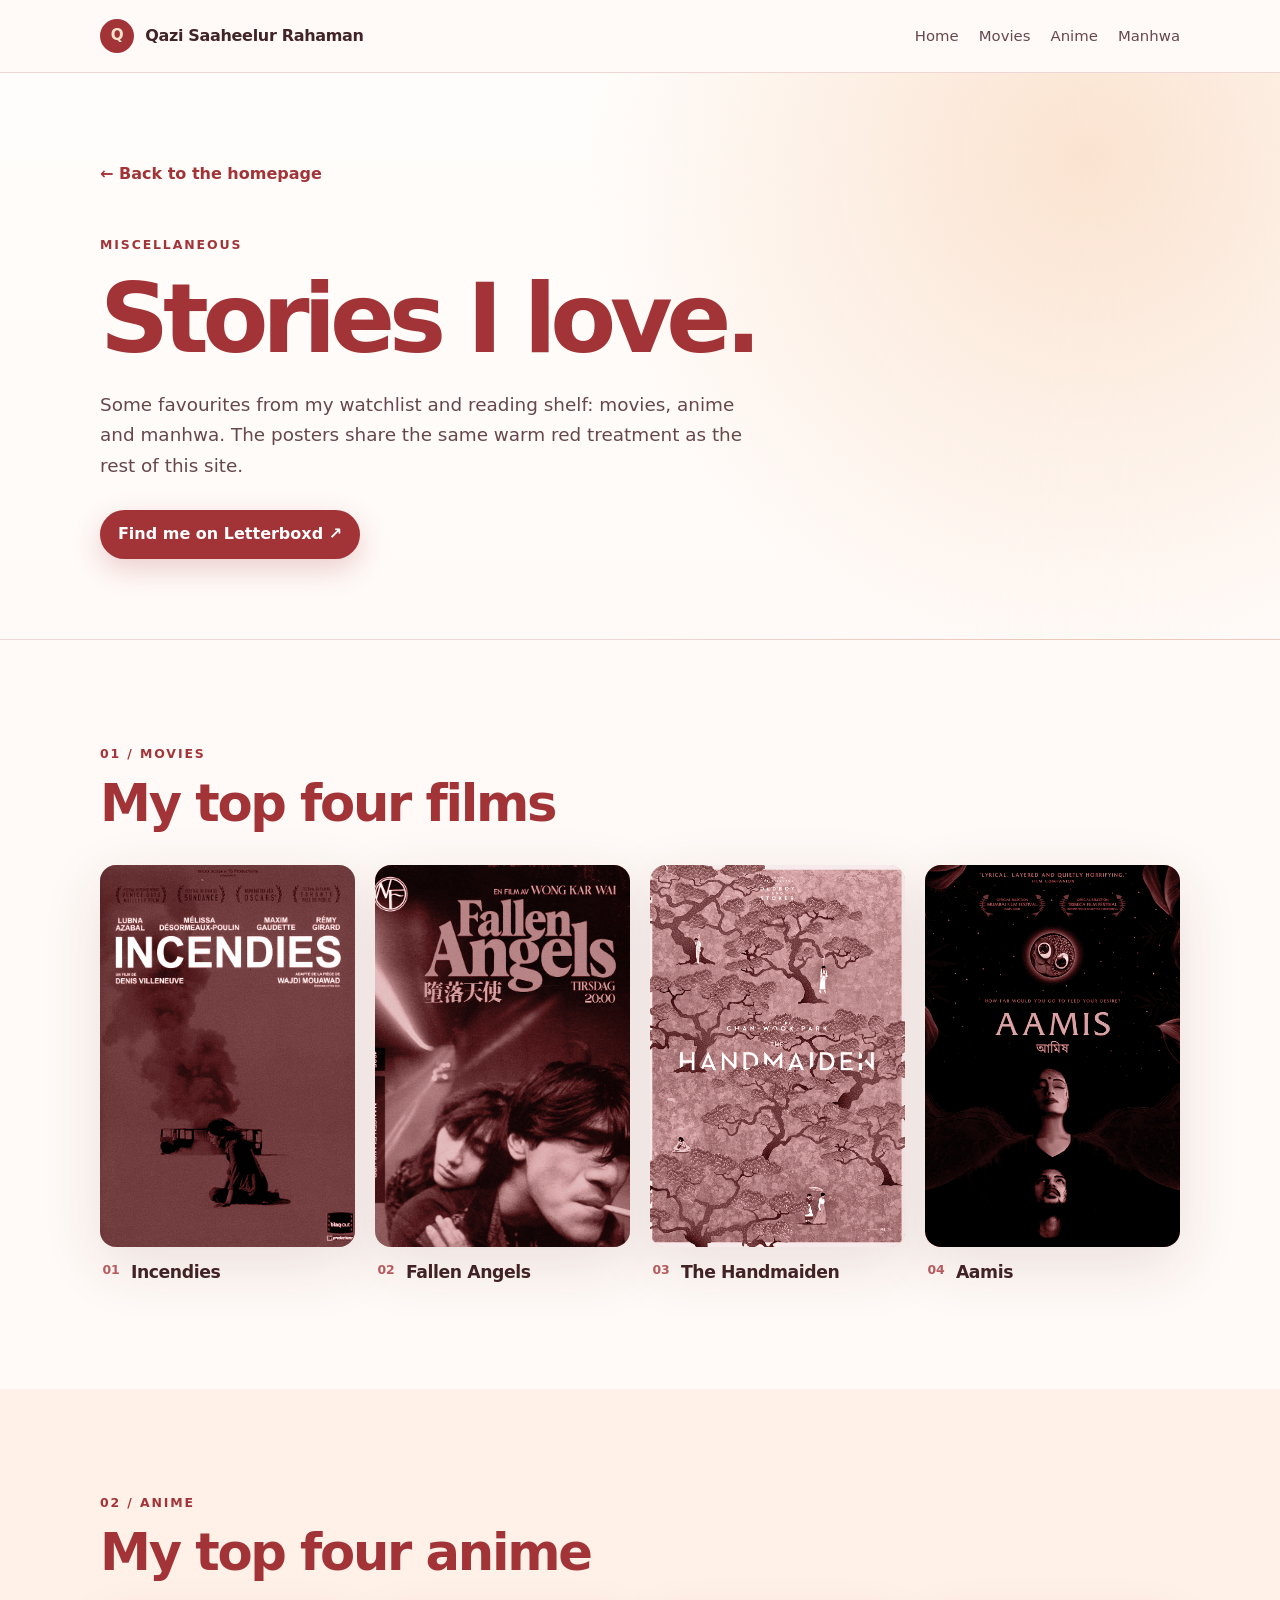
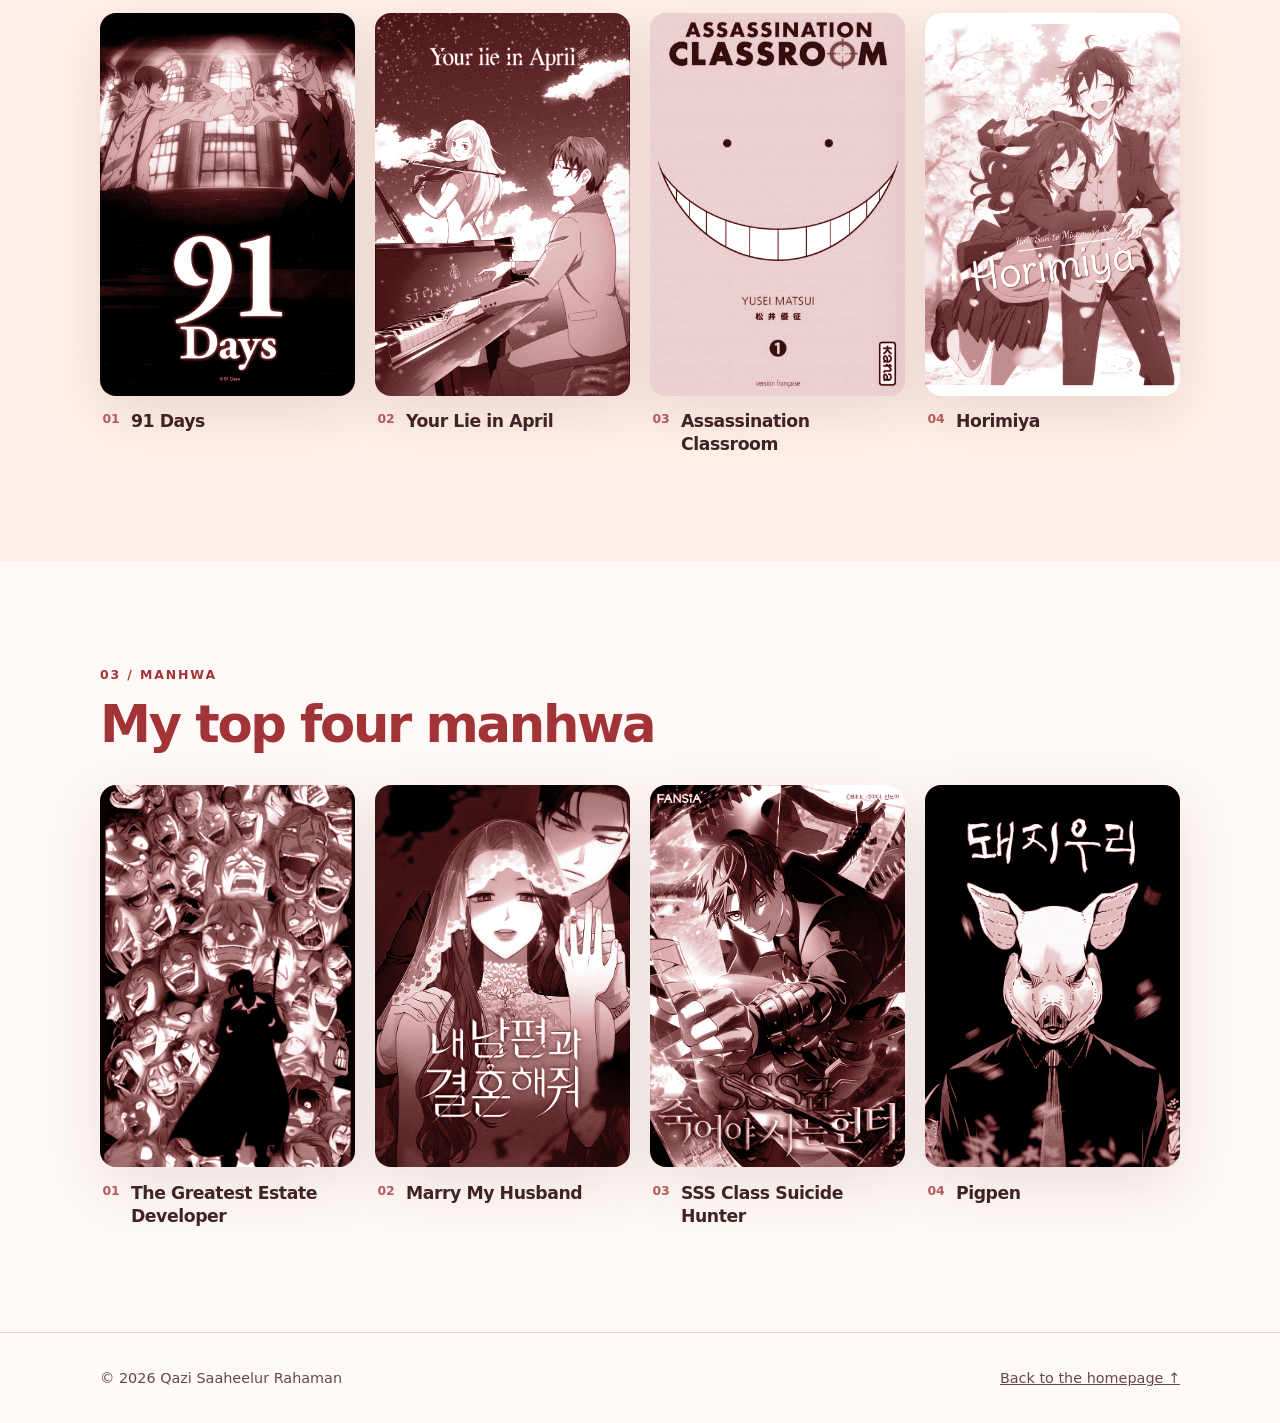
==== misc.html @ b4f673d4 "Add cat pattern game and miscellaneous page" ====
<!doctype html>
<html lang="en">
<head>
  <meta charset="utf-8" />
  <meta name="viewport" content="width=device-width, initial-scale=1" />
  <meta name="description" content="Qazi Saaheelur Rahaman's favourite films, anime and manhwa." />
  <meta name="theme-color" content="#A23438" />
  <title>Miscellaneous · Qazi Saaheelur Rahaman</title>
  <link rel="icon" href="assets/favicon.svg" type="image/svg+xml" />
  <link rel="stylesheet" href="style.css?v=3" />
</head>
<body>
  <a class="skip-link" href="#main">Skip to content</a>
  <header class="site-header">
    <div class="shell nav-wrap">
      <a class="brand" href="index.html" aria-label="Back to homepage">
        <span class="brand-mark">Q</span>
        <span>Qazi Saaheelur Rahaman</span>
      </a>
      <nav class="nav" aria-label="Miscellaneous navigation">
        <a href="index.html">Home</a>
        <a href="#movies">Movies</a>
        <a href="#anime">Anime</a>
        <a href="#manhwa">Manhwa</a>
      </nav>
    </div>
  </header>

  <main id="main" class="misc-page">
    <section class="misc-hero">
      <div class="shell">
        <a class="misc-back" href="index.html">← Back to the homepage</a>
        <p class="section-kicker">Miscellaneous</p>
        <h1>Stories I love.</h1>
        <p>Some favourites from my watchlist and reading shelf: movies, anime and manhwa. The posters share the same warm red treatment as the rest of this site.</p>
        <a class="button primary" href="https://boxd.it/3sHIJ" target="_blank" rel="noopener noreferrer">Find me on Letterboxd ↗</a>
      </div>
    </section>

    <section class="section misc-category" id="movies">
      <div class="shell">
        <p class="section-kicker">01 / Movies</p>
        <h2>My top four films</h2>
        <div class="poster-grid">
          <figure class="poster-card"><div class="poster-art"><img src="assets/movies/incendies.jpg" alt="Incendies poster" /></div><figcaption><span class="poster-rank">01</span><h3>Incendies</h3></figcaption></figure>
          <figure class="poster-card"><div class="poster-art"><img src="assets/movies/fallen_angels.jpg" alt="Fallen Angels poster" /></div><figcaption><span class="poster-rank">02</span><h3>Fallen Angels</h3></figcaption></figure>
          <figure class="poster-card"><div class="poster-art"><img src="assets/movies/the_handmaiden.jpg" alt="The Handmaiden poster" /></div><figcaption><span class="poster-rank">03</span><h3>The Handmaiden</h3></figcaption></figure>
          <figure class="poster-card"><div class="poster-art"><img src="assets/movies/aamis.jpg" alt="Aamis poster" /></div><figcaption><span class="poster-rank">04</span><h3>Aamis</h3></figcaption></figure>
        </div>
      </div>
    </section>

    <section class="section misc-category soft" id="anime">
      <div class="shell">
        <p class="section-kicker">02 / Anime</p>
        <h2>My top four anime</h2>
        <div class="poster-grid">
          <figure class="poster-card"><div class="poster-art"><img src="assets/anime/91%20days.jpg" alt="91 Days poster" loading="lazy" decoding="async" /></div><figcaption><span class="poster-rank">01</span><h3>91 Days</h3></figcaption></figure>
          <figure class="poster-card"><div class="poster-art"><img src="assets/anime/yourlieinapril.jpg" alt="Your Lie in April poster" loading="lazy" decoding="async" /></div><figcaption><span class="poster-rank">02</span><h3>Your Lie in April</h3></figcaption></figure>
          <figure class="poster-card"><div class="poster-art"><img src="assets/anime/assassinationclassroon.jpg" alt="Assassination Classroom poster" loading="lazy" decoding="async" /></div><figcaption><span class="poster-rank">03</span><h3>Assassination Classroom</h3></figcaption></figure>
          <figure class="poster-card"><div class="poster-art"><img src="assets/anime/horimiya.jpg" alt="Horimiya poster" loading="lazy" decoding="async" /></div><figcaption><span class="poster-rank">04</span><h3>Horimiya</h3></figcaption></figure>
        </div>
      </div>
    </section>

    <section class="section misc-category" id="manhwa">
      <div class="shell">
        <p class="section-kicker">03 / Manhwa</p>
        <h2>My top four manhwa</h2>
        <div class="poster-grid">
          <figure class="poster-card"><div class="poster-art"><img src="assets/manhwas/thegreatestestatedeveloper.png" alt="The Greatest Estate Developer cover" loading="lazy" decoding="async" /></div><figcaption><span class="poster-rank">01</span><h3>The Greatest Estate Developer</h3></figcaption></figure>
          <figure class="poster-card"><div class="poster-art"><img src="assets/manhwas/marrymyhusband.jpg" alt="Marry My Husband cover" loading="lazy" decoding="async" /></div><figcaption><span class="poster-rank">02</span><h3>Marry My Husband</h3></figcaption></figure>
          <figure class="poster-card"><div class="poster-art"><img src="assets/manhwas/sssclasssuicidehunter.jpg" alt="SSS Class Suicide Hunter cover" loading="lazy" decoding="async" /></div><figcaption><span class="poster-rank">03</span><h3>SSS Class Suicide Hunter</h3></figcaption></figure>
          <figure class="poster-card"><div class="poster-art"><img src="assets/manhwas/pigpen.jpg" alt="Pigpen cover" loading="lazy" decoding="async" /></div><figcaption><span class="poster-rank">04</span><h3>Pigpen</h3></figcaption></figure>
        </div>
      </div>
    </section>
  </main>

  <footer class="site-footer">
    <div class="shell footer-row">
      <span>© <span id="year"></span> Qazi Saaheelur Rahaman</span>
      <a href="index.html">Back to the homepage ↑</a>
    </div>
  </footer>
  <script>document.getElementById('year').textContent = new Date().getFullYear();</script>
</body>
</html>
---- style.css ----
:root {
  --ember: #A23438;
  --rose: #BB5E61;
  --blush: #D99C97;
  --peach: #F3C9AF;
  --cream: #FBE3D0;
  --ink: #412426;
  --paper: #fffaf7;
  --white: #ffffff;
  --muted: #67484a;
  --line: rgba(162, 52, 56, 0.18);
  --shadow: 0 18px 60px rgba(94, 31, 34, 0.12);
  --radius: 24px;
  --shell: 1080px;
}

* { box-sizing: border-box; }
html { scroll-behavior: smooth; }
body {
  margin: 0;
  font-family: Inter, ui-sans-serif, system-ui, -apple-system, BlinkMacSystemFont, "Segoe UI", sans-serif;
  color: var(--ink);
  background: var(--paper);
  line-height: 1.65;
  -webkit-font-smoothing: antialiased;
}
a { color: inherit; }
img { max-width: 100%; display: block; }

.skip-link {
  position: fixed;
  left: 1rem;
  top: -4rem;
  z-index: 999;
  background: var(--ember);
  color: white;
  padding: .7rem 1rem;
  border-radius: .5rem;
}
.skip-link:focus { top: 1rem; }

.shell {
  width: min(calc(100% - 2.5rem), var(--shell));
  margin-inline: auto;
}

.site-header {
  position: sticky;
  top: 0;
  z-index: 50;
  backdrop-filter: blur(14px);
  background: color-mix(in srgb, var(--paper) 88%, transparent);
  border-bottom: 1px solid var(--line);
}
.nav-wrap {
  min-height: 72px;
  display: flex;
  align-items: center;
  justify-content: space-between;
  gap: 2rem;
}
.brand {
  display: inline-flex;
  align-items: center;
  gap: .7rem;
  font-weight: 750;
  text-decoration: none;
  letter-spacing: -.02em;
}
.brand-mark {
  display: grid;
  place-items: center;
  width: 34px;
  height: 34px;
  border-radius: 50%;
  background: var(--ember);
  color: var(--cream);
  font-size: .95rem;
}
.nav { display: flex; gap: 1.25rem; font-size: .93rem; }
.nav a { text-decoration: none; color: var(--muted); }
.nav a:hover { color: var(--ember); }

.hero {
  position: relative;
  overflow: hidden;
  background:
    radial-gradient(circle at 78% 18%, rgba(251,227,208,.85) 0 12%, transparent 30%),
    radial-gradient(circle at 84% 45%, rgba(243,201,175,.48) 0 18%, transparent 40%),
    linear-gradient(180deg, #fffdfb 0%, var(--paper) 100%);
}
.hero-grid {
  min-height: 610px;
  display: grid;
  grid-template-columns: 1.25fr .75fr;
  gap: 4rem;
  align-items: center;
  padding: 6.7rem 0 7.5rem;
  position: relative;
  z-index: 1;
}
.eyebrow, .section-kicker {
  margin: 0 0 .65rem;
  text-transform: uppercase;
  letter-spacing: .15em;
  font-weight: 800;
  font-size: .78rem;
  color: var(--ember);
}
h1, h2, h3 { line-height: 1.12; margin-top: 0; }
h1 {
  font-size: clamp(3.2rem, 8vw, 6.4rem);
  letter-spacing: -.065em;
  margin-bottom: 1.35rem;
  max-width: 8ch;
  color: var(--ember);
}
h2 {
  font-size: clamp(2.1rem, 4vw, 3.35rem);
  letter-spacing: -.045em;
  margin-bottom: 1.3rem;
  color: var(--ember);
}
h3 { letter-spacing: -.025em; }
.hero-text {
  max-width: 650px;
  font-size: clamp(1.07rem, 2vw, 1.28rem);
  color: var(--muted);
  margin: 0;
}
.hero-actions {
  display: flex;
  flex-wrap: wrap;
  align-items: center;
  gap: .9rem;
  margin-top: 2rem;
}
.button {
  display: inline-flex;
  align-items: center;
  justify-content: center;
  min-height: 48px;
  padding: .72rem 1.12rem;
  border-radius: 999px;
  font-weight: 750;
  text-decoration: none;
  transition: transform .18s ease, box-shadow .18s ease, background .18s ease;
}
.button:hover { transform: translateY(-2px); }
.button.primary { background: var(--ember); color: white; box-shadow: 0 10px 28px rgba(162,52,56,.22); }
.button.primary:hover { background: #862a2e; }
.button.secondary { border: 1px solid var(--line); background: rgba(255,255,255,.65); }
.text-link { font-weight: 750; color: var(--ember); text-decoration-thickness: 1px; text-underline-offset: 4px; }

.hero-portrait {
  width: min(100%, 390px);
  aspect-ratio: 1;
  margin: 0;
  justify-self: end;
  overflow: hidden;
  border: 10px solid rgba(255,255,255,.7);
  border-radius: 42% 58% 55% 45% / 45% 44% 56% 55%;
  box-shadow: var(--shadow);
}
.hero-portrait img {
  width: 100%;
  height: 100%;
  object-fit: cover;
}
.hero-wave {
  height: 28px;
  background: linear-gradient(90deg, var(--ember), var(--rose), var(--blush), var(--peach), var(--cream));
}

.section { padding: 6.5rem 0; }
.section.soft { background: #fff0e8; }
.section.deep { background: var(--ember); color: var(--cream); }
.section.deep h2 { color: white; }
.section-kicker.light { color: var(--cream); }
.two-col { display: grid; grid-template-columns: .72fr 1.28fr; gap: 4rem; }
.prose { font-size: 1.12rem; color: var(--muted); }
.prose p:first-child { margin-top: 0; }
.prose strong { color: var(--ember); }

.card-grid { display: grid; gap: 1rem; }
.research-grid { grid-template-columns: repeat(2, 1fr); margin-top: 2.4rem; }
.research-card {
  border: 1px solid var(--line);
  background: rgba(255,255,255,.72);
  border-radius: var(--radius);
  padding: 1.6rem;
  min-height: 210px;
  transition: transform .2s ease, border-color .2s ease;
}
.research-card:hover { transform: translateY(-4px); border-color: var(--rose); }
.research-card:nth-child(1) { border-top: 6px solid var(--ember); }
.research-card:nth-child(2) { border-top: 6px solid var(--rose); }
.research-card:nth-child(3) { border-top: 6px solid var(--blush); }
.research-card:nth-child(4) { border-top: 6px solid var(--peach); }
.card-index { font-size: .75rem; font-weight: 850; color: var(--ember); letter-spacing: .12em; }
.research-card h3 { font-size: 1.28rem; margin: 1.35rem 0 .65rem; }
.research-card p { margin: 0; color: var(--muted); }

.section-heading-row { display: flex; justify-content: space-between; align-items: end; gap: 2rem; }
.publication-list { border-top: 1px solid var(--line); margin-top: 1.6rem; }
.publication {
  display: grid;
  grid-template-columns: 92px 1fr;
  gap: 1.2rem;
  padding: 2rem 0;
  border-bottom: 1px solid var(--line);
}
.pub-year { font-weight: 850; color: var(--ember); }
.publication h3 { font-size: 1.25rem; margin-bottom: .55rem; }
.publication p { margin: .2rem 0; color: var(--muted); }
.publication a { display: inline-block; margin-top: .65rem; color: var(--ember); font-weight: 800; }
.pub-meta { font-size: .93rem; }

.timeline { margin-top: 2.2rem; border-top: 1px solid rgba(255,255,255,.17); }
.timeline-row {
  display: grid;
  grid-template-columns: 165px 1fr;
  gap: 2rem;
  padding: 1.25rem 0;
  border-bottom: 1px solid rgba(255,255,255,.17);
}
.timeline-row time { color: var(--cream); font-weight: 800; }
.timeline-row p { margin: 0; }

.pattern-section { background: linear-gradient(180deg, var(--paper), #fff0e8); }
.pattern-heading { margin-bottom: 2rem; }
.pattern-heading h2 { margin-bottom: .9rem; }
.pattern-intro { max-width: 670px; margin: 0; color: var(--muted); font-size: 1.08rem; }
.pattern-lab { display: grid; grid-template-columns: minmax(0, 1fr) 290px; gap: 1.5rem; align-items: start; }
.pattern-stage, .pattern-controls { border: 1px solid var(--line); border-radius: var(--radius); box-shadow: var(--shadow); }
.pattern-stage { padding: 1rem; background: var(--cream); }
.pattern-canvas-wrap { position: relative; }
#pattern-canvas { display: block; width: 100%; height: auto; aspect-ratio: 3 / 2; border-radius: 14px; background: var(--paper); cursor: crosshair; touch-action: none; }
#pattern-canvas:focus-visible { outline: 3px solid var(--ember); outline-offset: 4px; }
.pattern-cat { position: absolute; z-index: 2; display: grid; place-items: center; width: 40px; height: 40px; padding: 0; border: 1px solid var(--ember); border-radius: 50%; background: var(--cream); box-shadow: 0 4px 14px rgba(65,36,38,.22); font-size: 20px; line-height: 1; cursor: pointer; transform: translate(-50%,-50%); transition: left .45s ease, top .45s ease, transform .18s ease; }
.pattern-cat[hidden] { display: none; }
.pattern-cat:hover { transform: translate(-50%,-50%) scale(1.12); }
.pattern-cat:focus-visible { outline: 3px solid var(--ember); outline-offset: 3px; }
.pattern-stage-caption { display: flex; align-items: baseline; justify-content: space-between; gap: .5rem 1rem; flex-wrap: wrap; }
.pattern-hint { margin: .85rem .2rem .1rem; color: var(--muted); font-size: .83rem; }
.cat-score { margin: .85rem .2rem .1rem; color: var(--ember); font-size: .83rem; font-weight: 800; white-space: nowrap; }
.pattern-controls { padding: 1.5rem; background: rgba(255,255,255,.8); }
.pattern-controls h3 { margin-bottom: 1.2rem; font-size: 1.2rem; color: var(--ember); }
.control-label, .slider-label { display: flex; justify-content: space-between; gap: 1rem; font-size: .88rem; font-weight: 700; }
.control-label { margin-bottom: .4rem; }
.pattern-controls select { width: 100%; min-height: 42px; margin-bottom: 1.15rem; padding: .55rem .7rem; border: 1px solid var(--line); border-radius: 10px; background: var(--paper); color: var(--ink); font: inherit; }
.slider-label { margin-top: .75rem; }
.slider-label output { color: var(--ember); font-variant-numeric: tabular-nums; }
.pattern-controls input[type="range"] { width: 100%; margin: .35rem 0 .65rem; accent-color: var(--ember); cursor: pointer; }
.pattern-buttons { display: flex; flex-wrap: wrap; gap: .6rem; margin-top: 1rem; }
.pattern-buttons button { min-height: 42px; padding: .55rem .85rem; border: 1px solid var(--ember); border-radius: 999px; background: var(--ember); color: white; font: inherit; font-weight: 700; cursor: pointer; }
.pattern-buttons button + button { background: transparent; color: var(--ember); }
.pattern-buttons button:hover { box-shadow: 0 4px 14px rgba(162,52,56,.18); }
.pattern-controls select:focus-visible, .pattern-controls input:focus-visible, .pattern-buttons button:focus-visible { outline: 3px solid var(--rose); outline-offset: 2px; }
.pattern-status { min-height: 1.3em; margin: .9rem 0 0; color: var(--muted); font-size: .8rem; }
.pattern-credit { margin: 1rem 0 0; color: var(--muted); font-size: .85rem; }

.misc-teaser { background: var(--paper); }
.misc-teaser-inner { display: flex; align-items: center; justify-content: space-between; gap: 2rem; border-top: 1px solid var(--line); }
.misc-teaser h2 { margin-bottom: .6rem; }
.misc-teaser p:last-child { max-width: 620px; margin: 0; color: var(--muted); }
.misc-teaser .button { flex: none; }

.misc-hero {
  padding: 5.5rem 0 5rem;
  background: radial-gradient(circle at 85% 15%, var(--cream), transparent 42%), linear-gradient(180deg, #fffdfb, var(--paper));
  border-bottom: 1px solid var(--line);
}
.misc-back { display: inline-block; margin-bottom: 3rem; color: var(--ember); font-weight: 750; text-decoration: none; }
.misc-back:hover { text-decoration: underline; }
.misc-hero h1 { max-width: none; margin-bottom: 1rem; font-size: clamp(3.5rem, 8vw, 6rem); }
.misc-hero p:not(.section-kicker) { max-width: 650px; margin: 0 0 1.8rem; color: var(--muted); font-size: 1.15rem; }
.misc-category { scroll-margin-top: 72px; }
.misc-category h2 { margin-bottom: 2rem; }
.poster-grid { display: grid; grid-template-columns: repeat(4, minmax(0, 1fr)); gap: 1.25rem; }
.poster-card { min-width: 0; margin: 0; }
.poster-art { position: relative; isolation: isolate; overflow: hidden; aspect-ratio: 2 / 3; border-radius: 16px; background: var(--cream); box-shadow: var(--shadow); }
.poster-art img { position: relative; z-index: 0; width: 100%; height: 100%; object-fit: cover; filter: grayscale(1) contrast(1.12); }
.poster-art::before, .poster-art::after { content: ""; position: absolute; inset: 0; pointer-events: none; }
.poster-art::before { z-index: 1; background: var(--ember); opacity: .48; mix-blend-mode: color; }
.poster-art::after { z-index: 2; background: url("assets/poster-grain.svg") repeat; opacity: .46; mix-blend-mode: soft-light; }
.poster-card figcaption { display: flex; gap: .7rem; padding: .9rem .15rem 0; }
.poster-rank { color: var(--rose); font-size: .78rem; font-weight: 850; line-height: 1.5; }
.poster-card h3 { margin: 0; color: var(--ink); font-size: 1.08rem; line-height: 1.35; }

.site-footer { border-top: 1px solid var(--line); }
.footer-row {
  min-height: 90px;
  display: flex;
  align-items: center;
  justify-content: space-between;
  gap: 1rem;
  color: var(--muted);
  font-size: .9rem;
}

@media (max-width: 820px) {
  .nav { display: none; }
  .hero-grid, .two-col, .pattern-lab { grid-template-columns: 1fr; }
  .hero-grid { gap: 2.5rem; padding: 5rem 0 5rem; }
  .hero-portrait { justify-self: start; width: min(100%, 340px); }
  .research-grid { grid-template-columns: 1fr; }
  .section-heading-row { align-items: flex-start; flex-direction: column; gap: .5rem; }
  .timeline-row { grid-template-columns: 1fr; gap: .3rem; }
  .publication { grid-template-columns: 1fr; gap: .3rem; }
  .section { padding: 4.5rem 0; }
  .pattern-controls { max-width: 520px; }
  .misc-teaser-inner { align-items: flex-start; flex-direction: column; }
  .poster-grid { grid-template-columns: repeat(2, minmax(0, 1fr)); }
}

@media (max-width: 520px) {
  .shell { width: min(calc(100% - 1.4rem), var(--shell)); }
  .brand span:last-child { display: none; }
  h1 { font-size: clamp(3rem, 16vw, 4.5rem); }
  .hero-portrait { width: min(100%, 290px); }
  .pattern-stage { padding: .6rem; }
  .pattern-hint { font-size: .75rem; }
  .misc-hero { padding: 3.5rem 0; }
  .misc-back { margin-bottom: 2rem; }
  .poster-grid { gap: 1rem .7rem; }
  .poster-card h3 { font-size: .95rem; }
  .footer-row { align-items: flex-start; flex-direction: column; justify-content: center; }
}
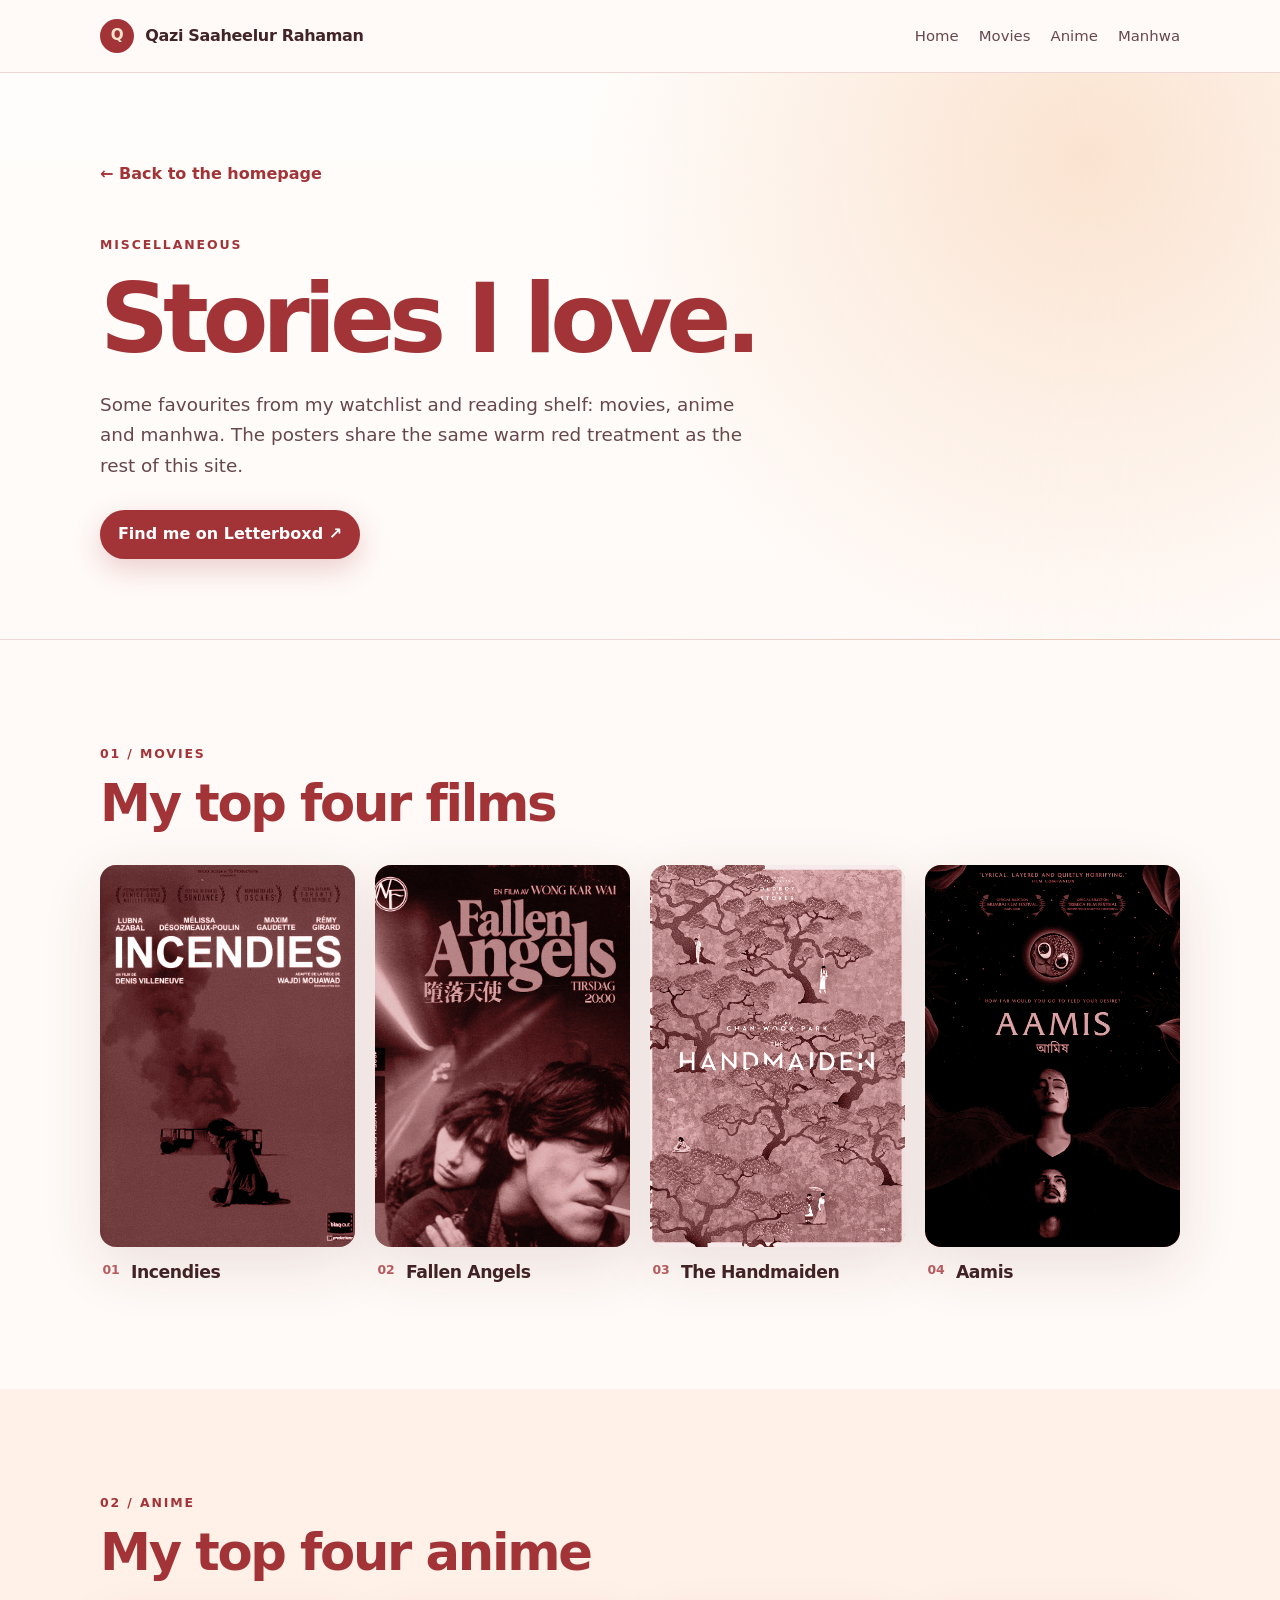
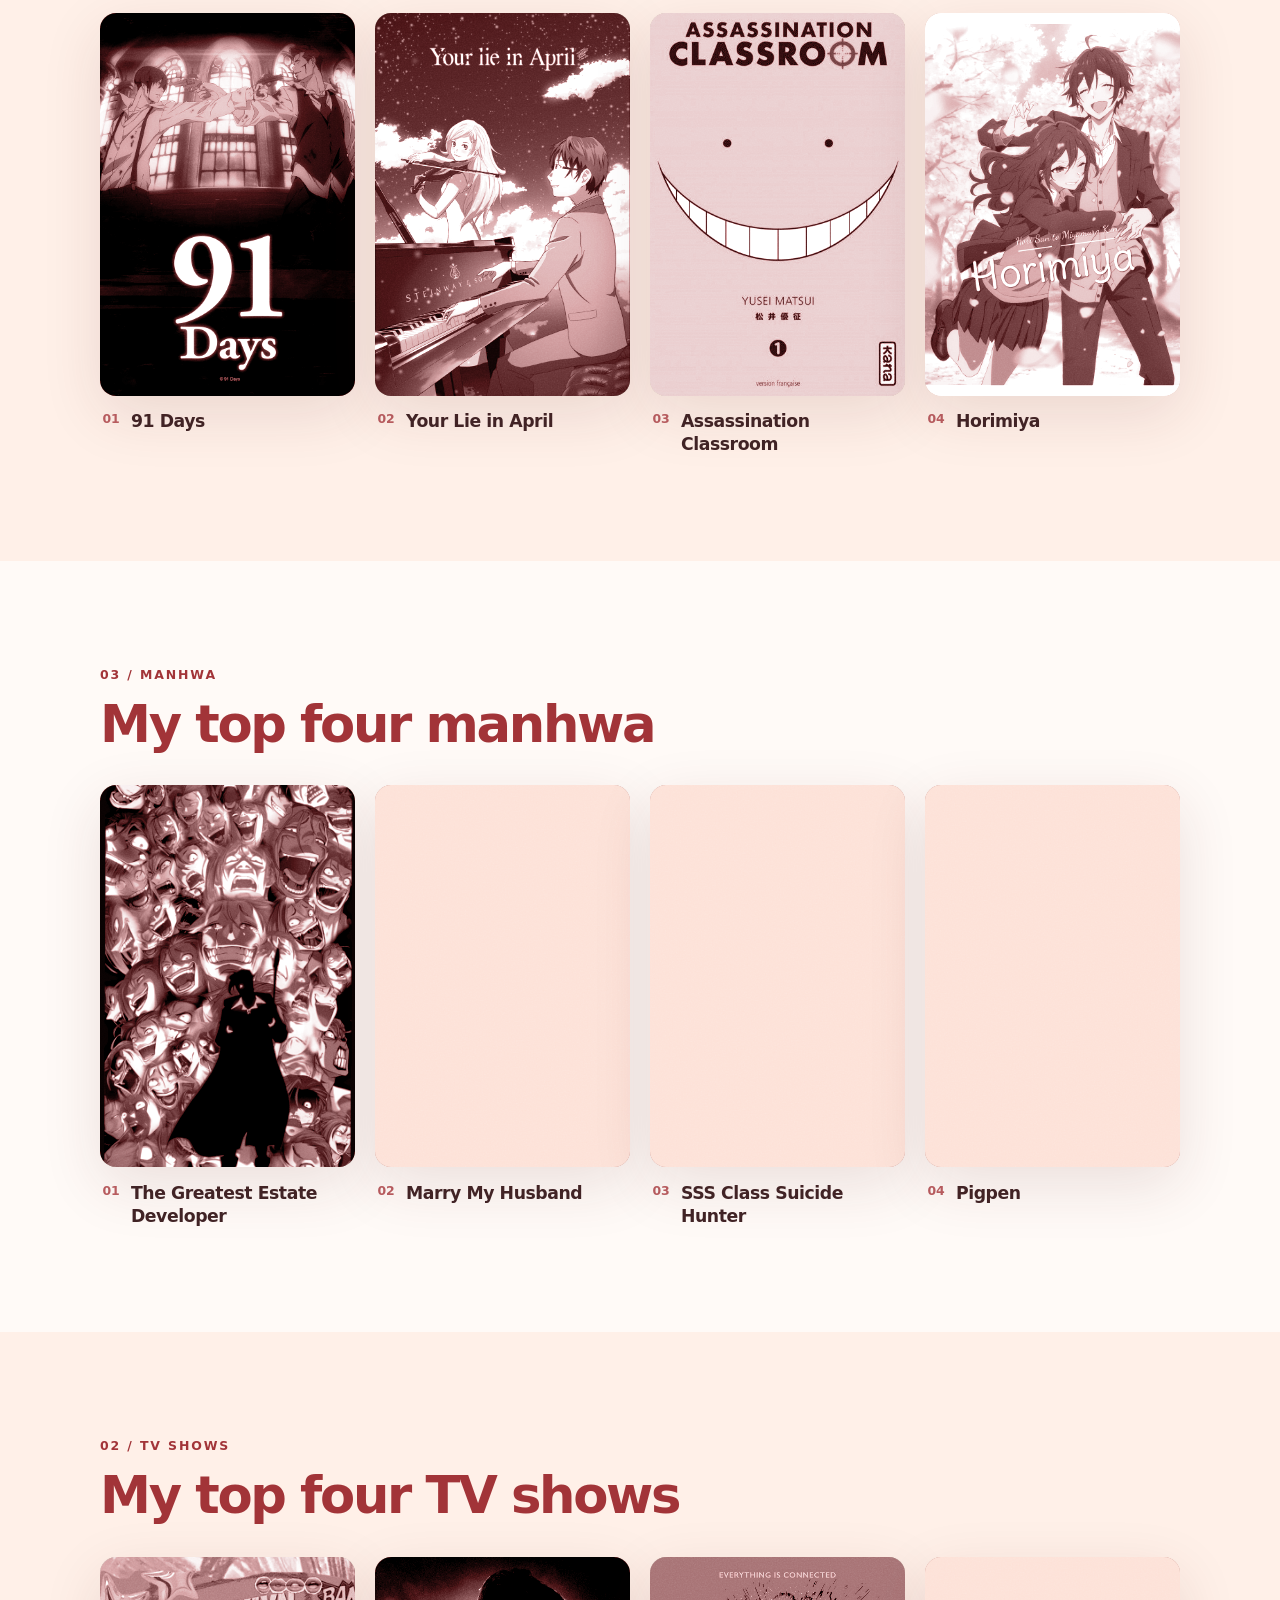
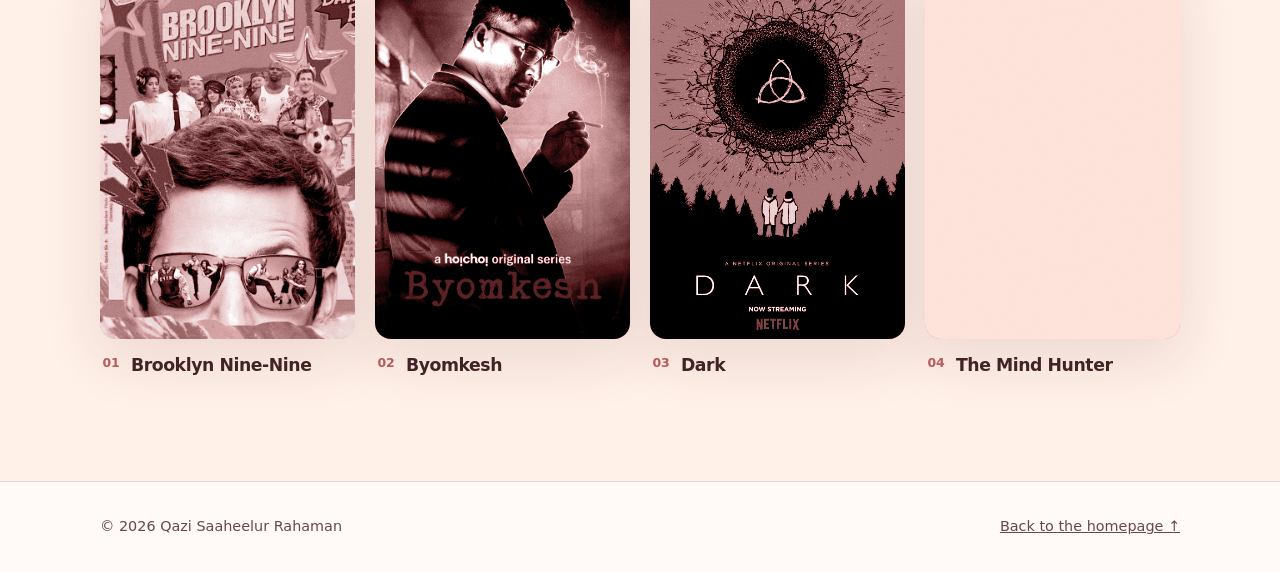
==== commit c57a6a66: "Add shows page" ====
--- a/misc.html
+++ b/misc.html
@@ -75,6 +75,19 @@
         </div>
       </div>
     </section>
+
+    <section class="section misc-category soft" id="TV Shows">
+      <div class="shell">
+        <p class="section-kicker">02 / TV Shows</p>
+        <h2>My top four TV shows</h2>
+        <div class="poster-grid">
+          <figure class="poster-card"><div class="poster-art"><img src="assets/tv shows/brooklyn99.jpg" alt="Brooklyn Nine-Nine poster" loading="lazy" decoding="async" /></div><figcaption><span class="poster-rank">01</span><h3>Brooklyn Nine-Nine</h3></figcaption></figure>
+          <figure class="poster-card"><div class="poster-art"><img src="assets/tv shows/byomkesh.jpg" alt="Byomkesh poster" loading="lazy" decoding="async" /></div><figcaption><span class="poster-rank">02</span><h3>Byomkesh</h3></figcaption></figure>
+          <figure class="poster-card"><div class="poster-art"><img src="assets/tv shows/dark.jpg" alt="Dark poster" loading="lazy" decoding="async" /></div><figcaption><span class="poster-rank">03</span><h3>Dark</h3></figcaption></figure>
+          <figure class="poster-card"><div class="poster-art"><img src="assets/tv shows/themindhunter.jpg" alt="The Mind Hunter poster" loading="lazy" decoding="async" /></div><figcaption><span class="poster-rank">04</span><h3>The Mind Hunter</h3></figcaption></figure>
+        </div>
+      </div>
+    </section>
   </main>
 
   <footer class="site-footer">
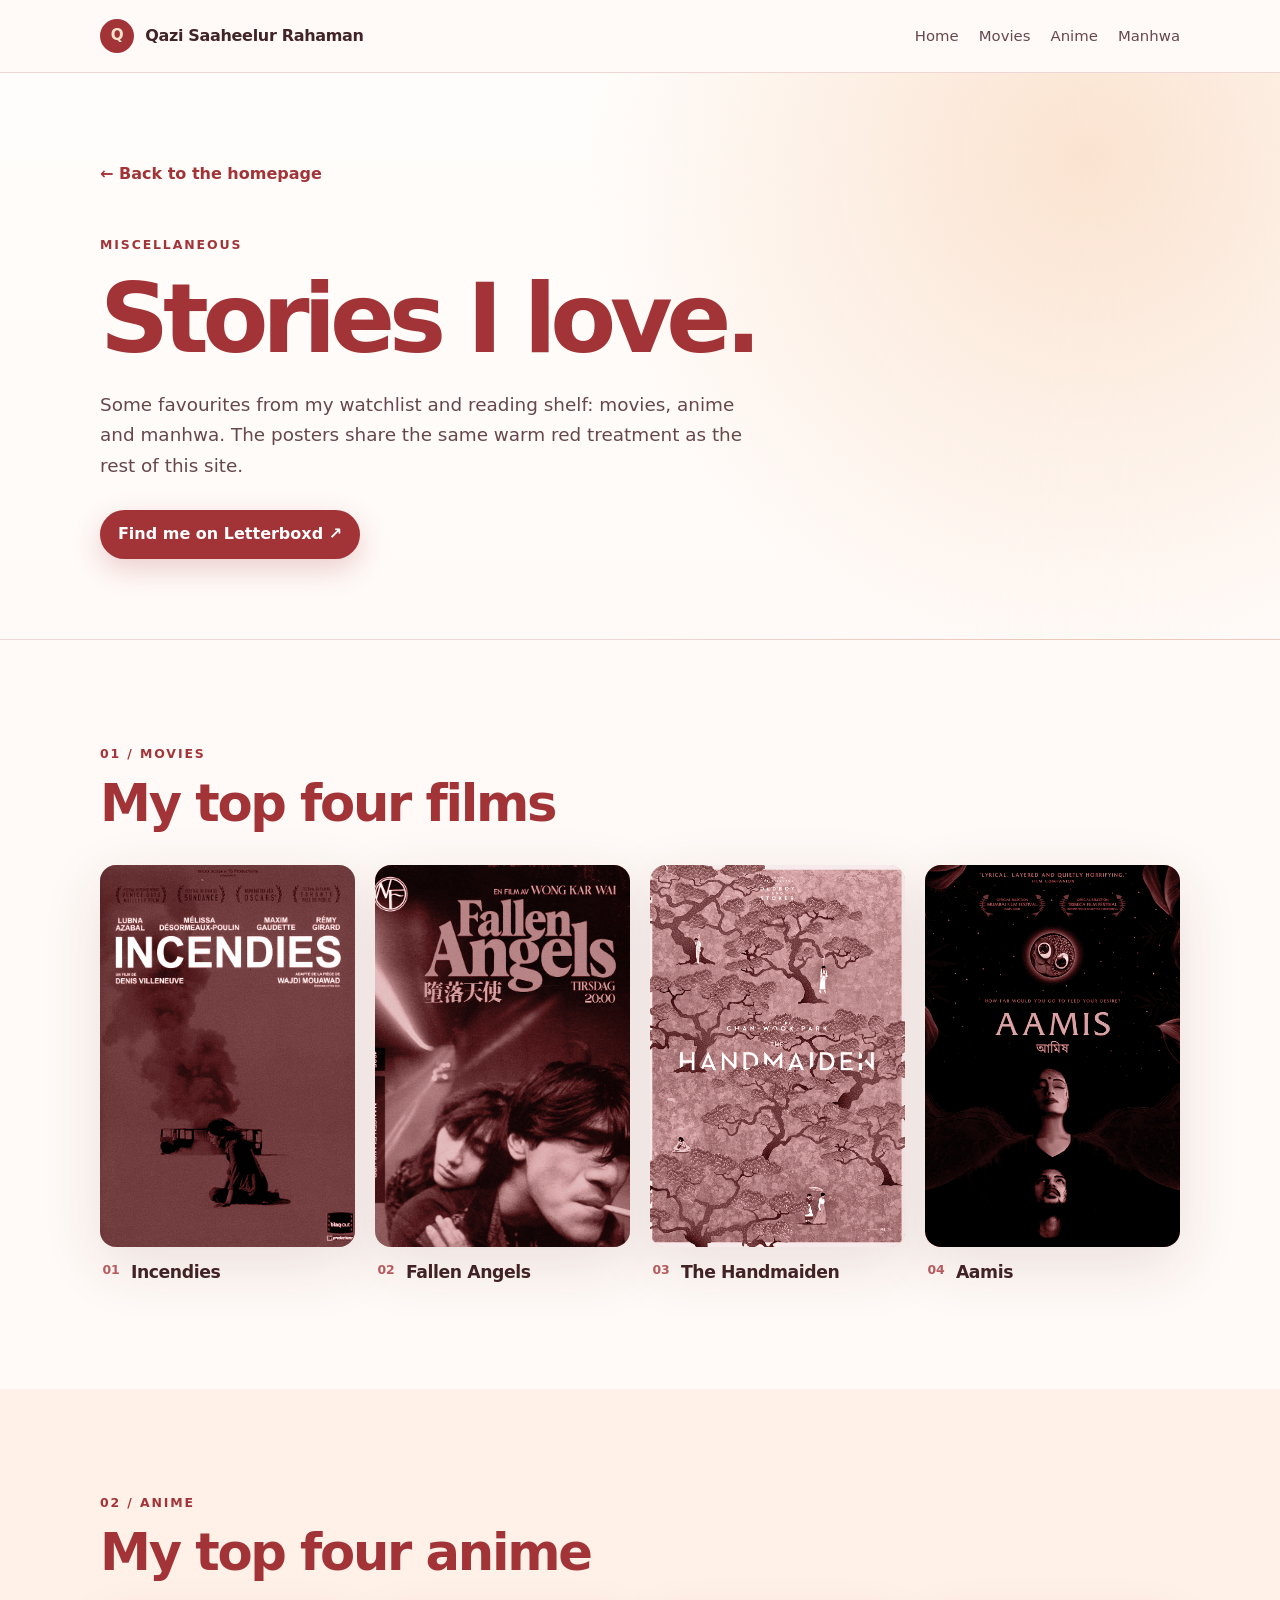
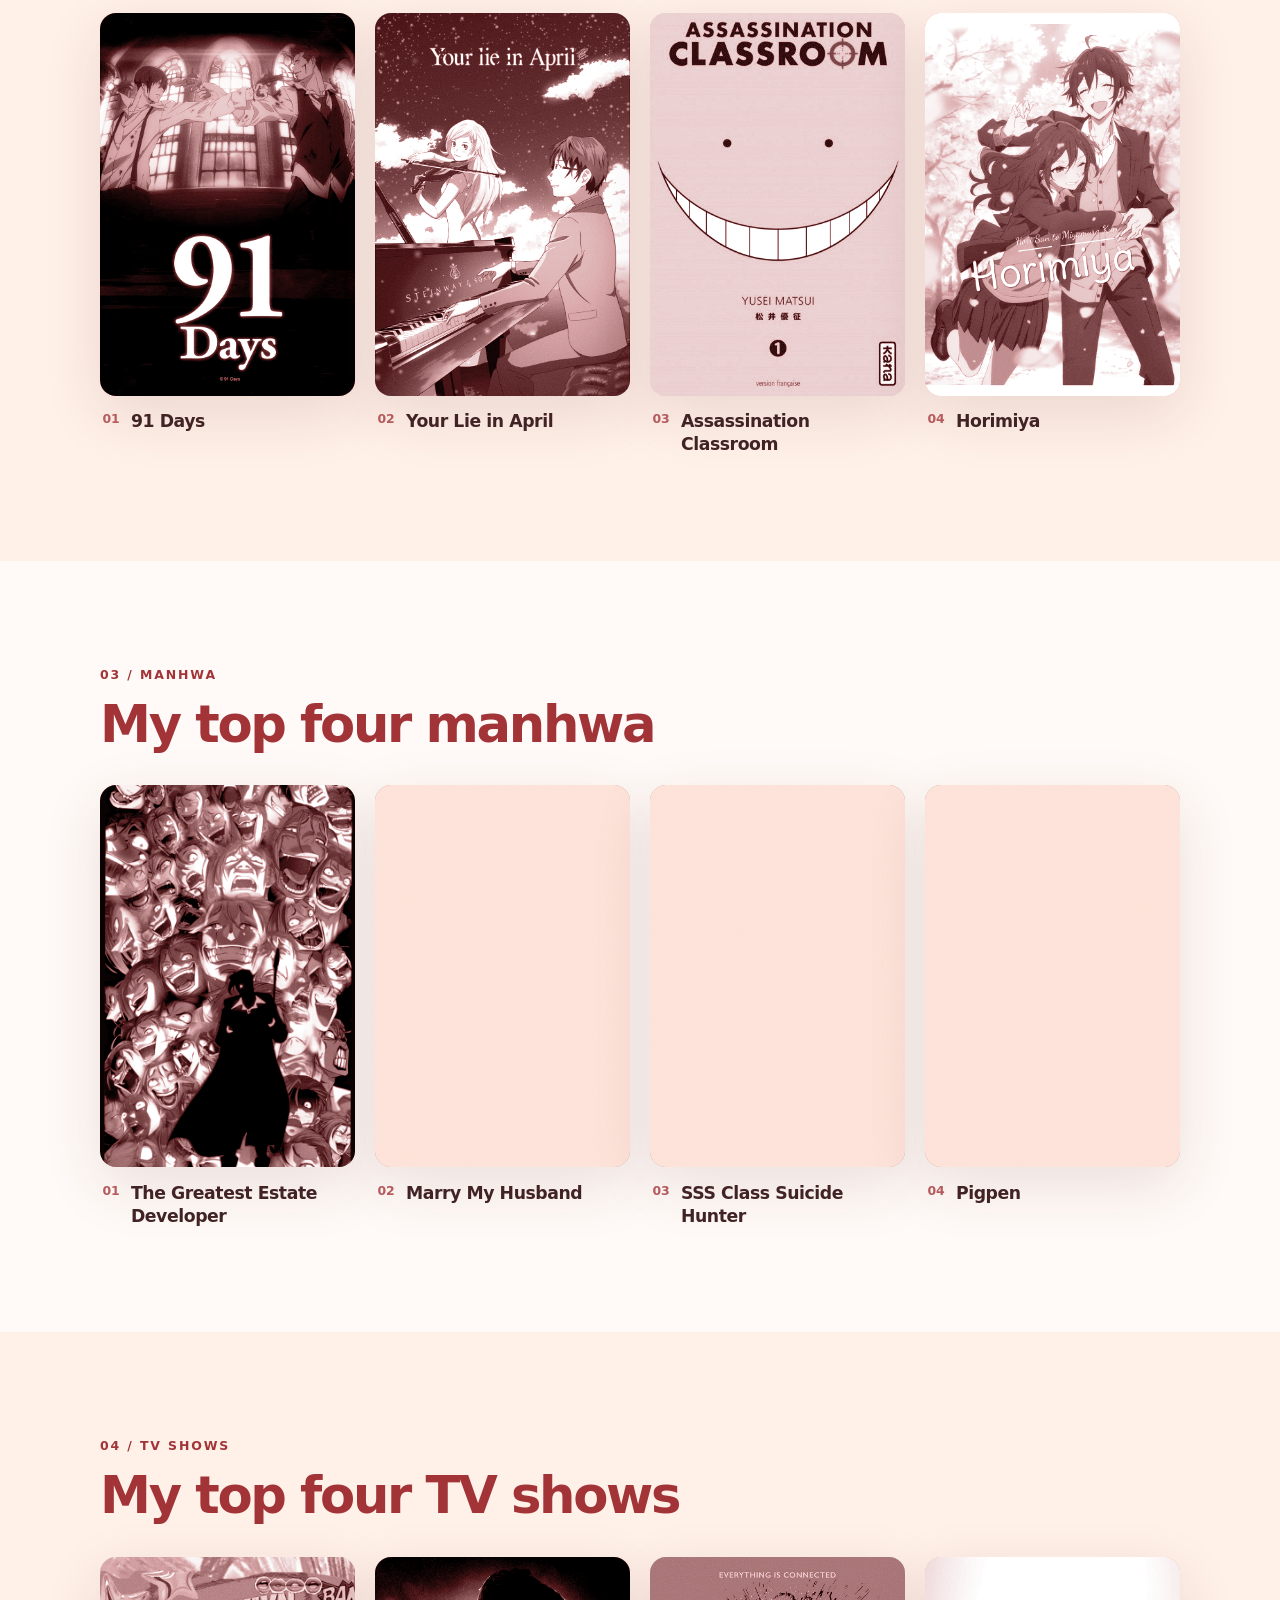
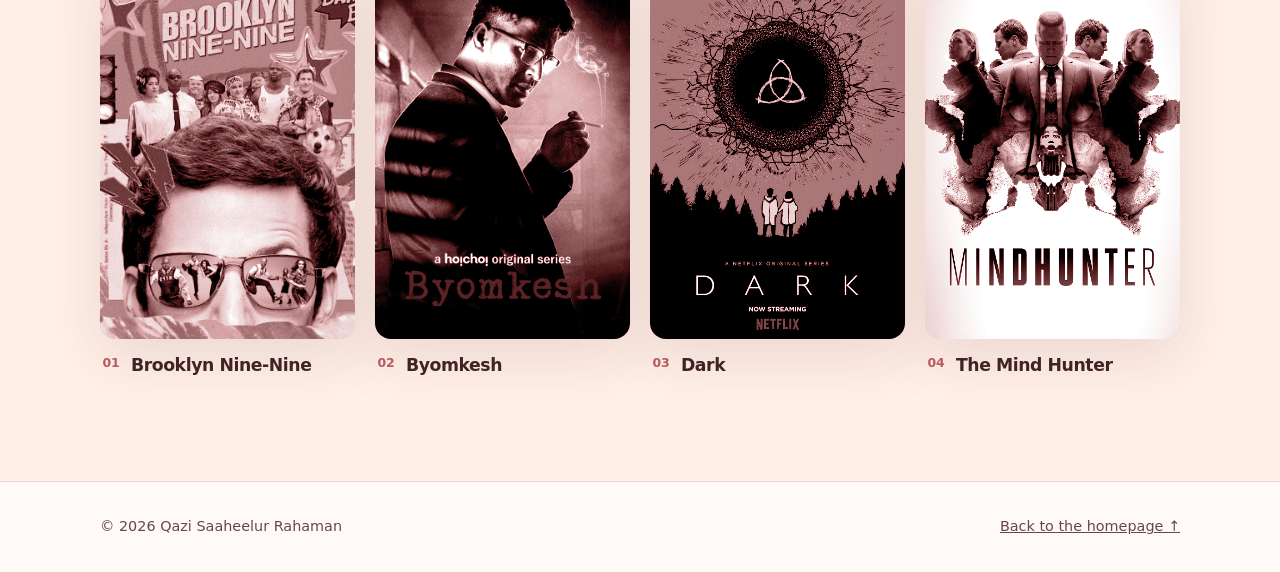
==== commit 37e212f7: "Update TV Shows section number from 02 to 04" ====
--- a/misc.html
+++ b/misc.html
@@ -78,7 +78,7 @@
 
     <section class="section misc-category soft" id="TV Shows">
       <div class="shell">
-        <p class="section-kicker">02 / TV Shows</p>
+        <p class="section-kicker">04 / TV Shows</p>
         <h2>My top four TV shows</h2>
         <div class="poster-grid">
           <figure class="poster-card"><div class="poster-art"><img src="assets/tv shows/brooklyn99.jpg" alt="Brooklyn Nine-Nine poster" loading="lazy" decoding="async" /></div><figcaption><span class="poster-rank">01</span><h3>Brooklyn Nine-Nine</h3></figcaption></figure>
